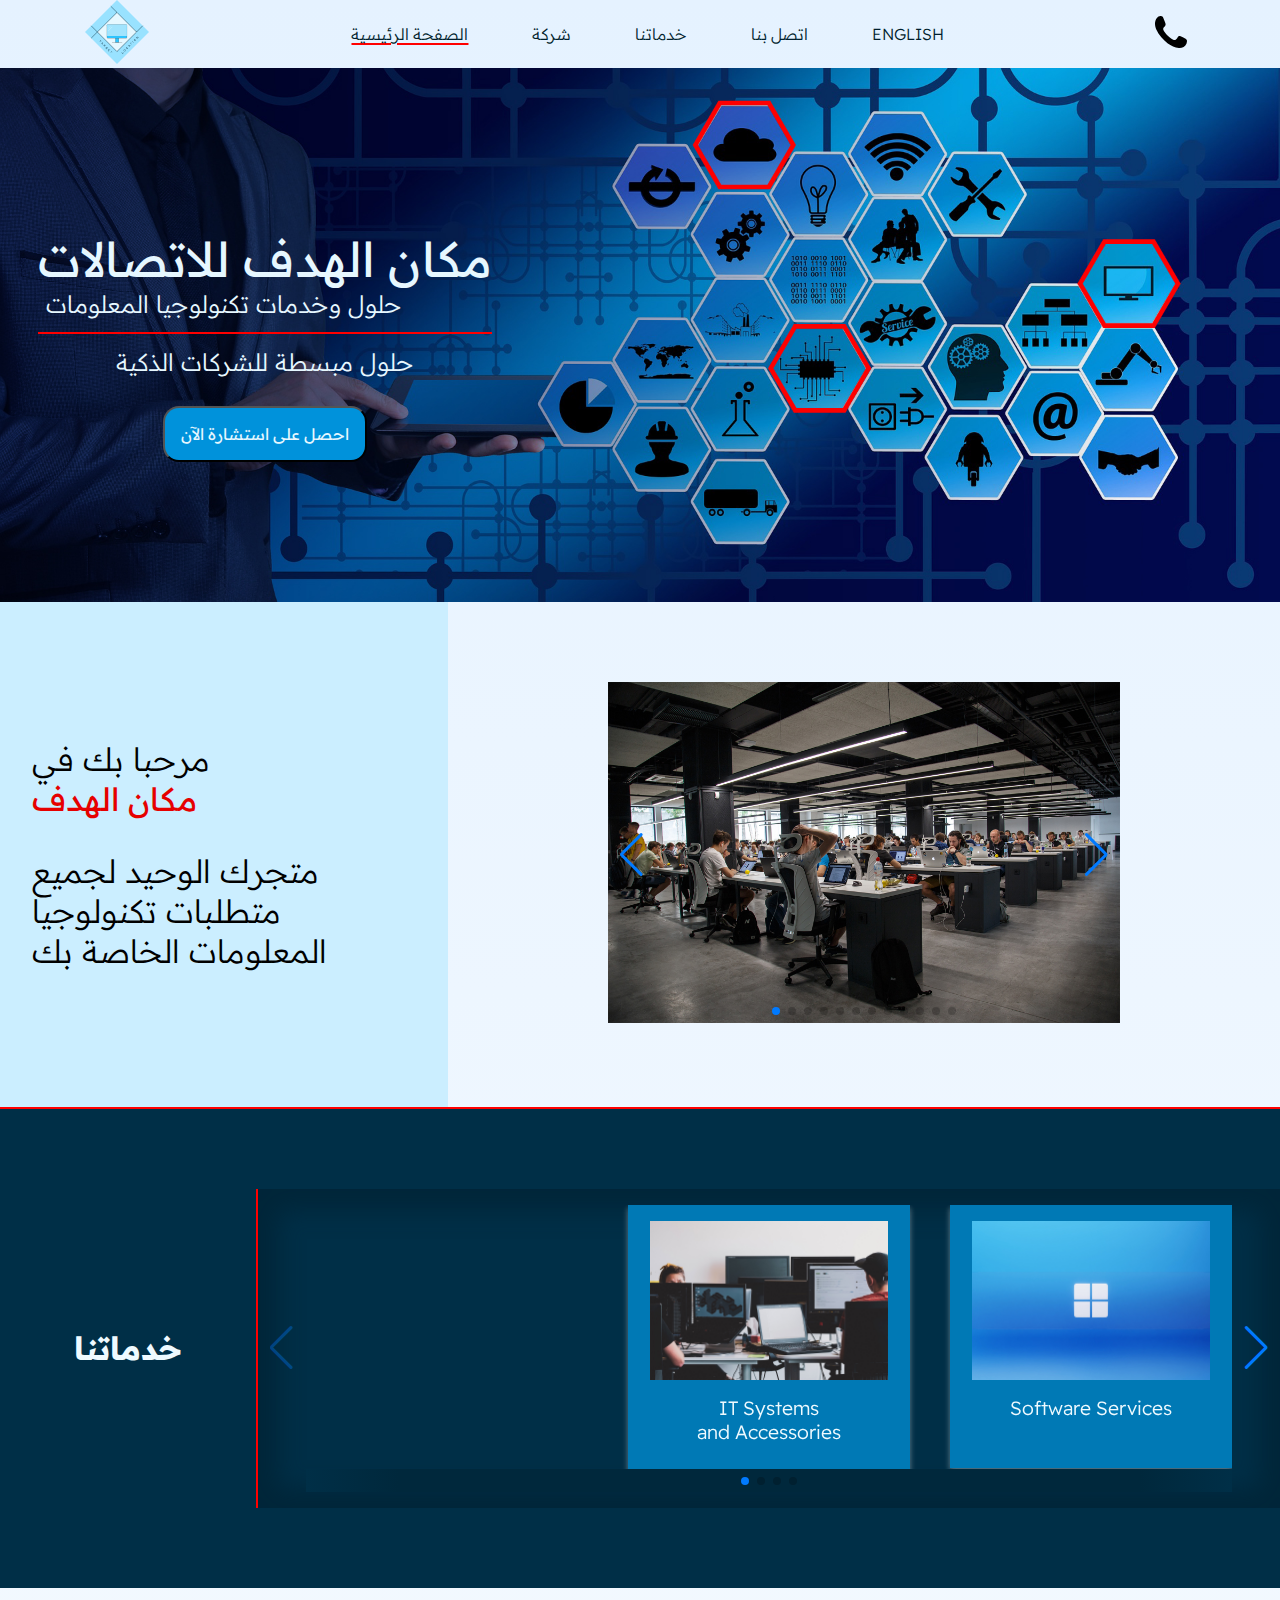
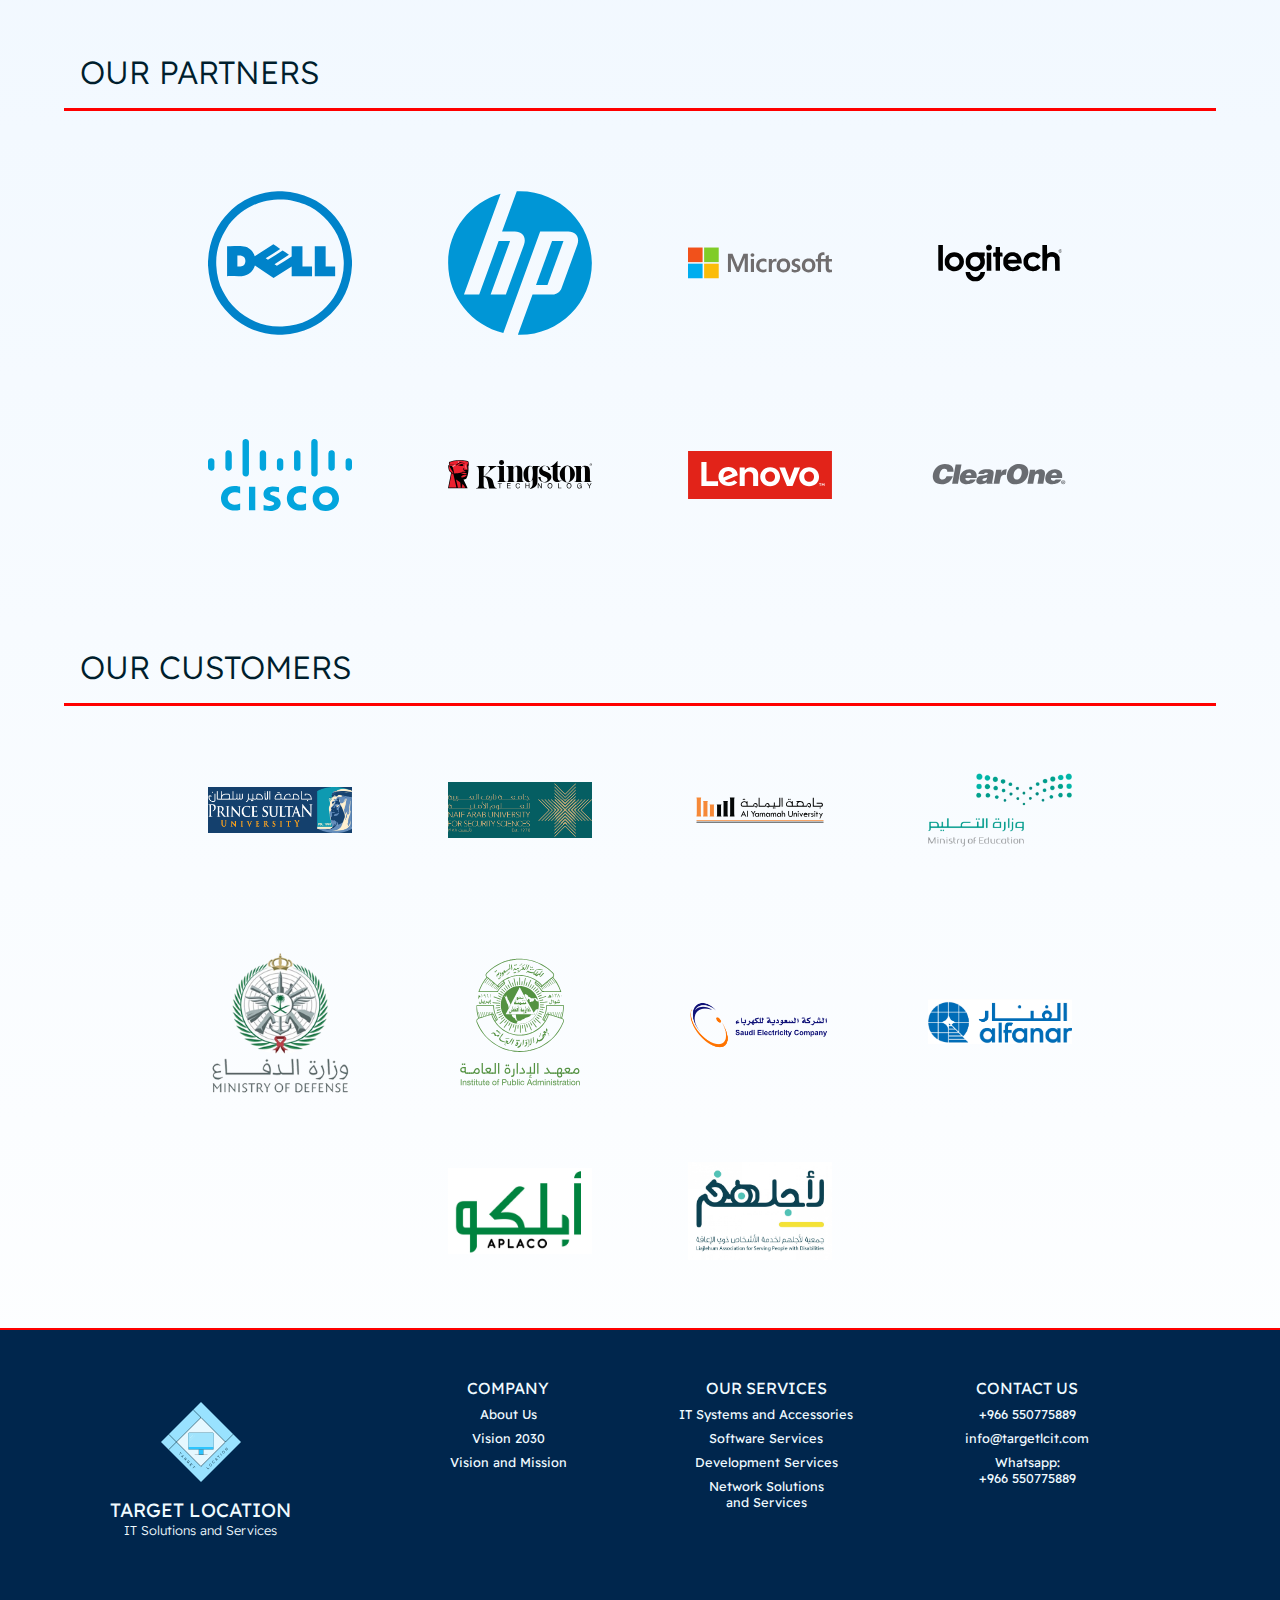
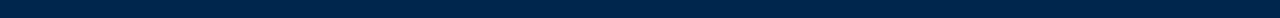
==== ar/index.html @ 791e9b1e "Arabic Start" ====
<!DOCTYPE html>
<html lang="en">
<head>
    <meta charset="UTF-8">
    <meta http-equiv="X-UA-Compatible" content="IE=edge">
    <meta name="viewport" content="width=device-width, initial-scale=1.0">
    <link rel="canonical" href="https://targetlocationit.com"/>
    <title>الصفحة الرئيسية</title>
    <link rel="icon" href="../icons/logo.svg">
    <link rel="stylesheet" href="./css/index.css">
    <link rel="stylesheet" href="./css/style.css">
    <link rel="stylesheet" href="./css/swiper-bundle.min.css">
    <link rel="stylesheet" href="./css/loader.css">
</head>
<body>
    <div class="load-container">
        <div class="loader"></div>
    </div>
    <div class="contact-box">
            <div id="contactPopup">
                <span onclick=closeContact()><img src="../icons/closeBtn.svg" alt="Close"></span>
                <p id="contactHeading">يمكنك الوصول إلينا عن طريق</p>
                <p>بريد إلكتروني:</p>
                <a href="mailto:info@targetlcit.com" target="_blank"><img src="../icons/mail.svg">  :  info@targetlcit.com</a>
                <p>اتصل:</p>
                <a href="tel:+966550775889" target="_blank"><img src="../icons/call.svg">  :<img src="../icons/saudi-arabia-flag.svg">   +٥٥٠٧٧٥٨٨٩ ٩٦٦</a>
                <p>واتس اب:</p>
                <a href="https://wa.me/+966550775889" target="_blank"><img src="../icons/whatsapp.svg">  :<img src="../icons/saudi-arabia-flag.svg">   +٥٥٠٧٧٥٨٨٩ ٩٦٦</a>
            </div>
    </div>
    <nav>
        <a href="#"><img src="../icons/logo.svg" alt="Target Location" class="logo"></a>
        <ul class="nav-list">
            <li class="nav-item active"><a href="#">الصفحة الرئيسية</a></li>
            <li class="nav-item company-nav">
                <a onclick="company()" class="company-btn">شركة</a>
                <div class="company-content">
                    <a class="company-item" href="https://targetlocationit.com/aboutus">معلومات عن مكان الهدف</a>
                    <a class="company-item" href="https://targetlocationit.com/vision2030">رؤية 2030</a>
                    <a class="company-item" href="https://targetlocationit.com/visionandmission">الرؤية والرسالة</a>
                </div>
            </li>
            <li class="nav-item"><a href="https://targetlocationit.com/ourservices">خدماتنا</a></li>
            <li class="nav-item"><a href="https://targetlocationit.com/contactus">اتصل بنا</a></li>
            <li class="nav-item"><a href="../">ENGLISH</a></li>
        </ul>
        <a onclick=nav() class="nav-icon"><img src="../icons/navbar.svg" alt=""></a>
        <a onclick=contact() class="contact"><img src="../icons/call.svg" alt="Contact Us"></a>
    </nav>
    <header>
        <img src="../img/background.jpg" alt="Background" class="background">
        <div class="title">
            <h1>مكان الهدف للاتصالات</h1>
            <h3>حلول وخدمات تكنولوجيا المعلومات</h3>
            <p>حلول مبسطة للشركات الذكية</p>
            <button onclick=contact() class="action-btn">احصل على استشارة الآن</button>
        </div>
    </header>
    <div class="container">
        <div class="section-1">
            <div class="tagline">
                <span>
                    <p>مرحبا بك في <span>مكان الهدف</span></p>
                    <p>متجرك الوحيد لجميع متطلبات تكنولوجيا المعلومات الخاصة بك</p>
                </span>
            </div>
            <div class="swiper slideshow">
                <div class="swiper-wrapper">
                    <div class="swiper-slide slides"><img src="../img/slide1.jpg" alt="Image"></div>
                    <div class="swiper-slide slides"><img src="../img/slide2.jpg" alt="Image"></div>
                    <div class="swiper-slide slides"><img src="../img/slide3.jpg" alt="Image"></div>
                    <div class="swiper-slide slides"><img src="../img/slide4.jpg" alt="Image"></div>
                    <div class="swiper-slide slides"><img src="../img/slide5.jpg" alt="Image"></div>
                    <div class="swiper-slide slides"><img src="../img/slide6.jpg" alt="Image"></div>
                    <div class="swiper-slide slides"><img src="../img/slide7.jpg" alt="Image"></div>
                    <div class="swiper-slide slides"><img src="../img/slide8.jpg" alt="Image"></div>
                    <div class="swiper-slide slides"><img src="../img/slide9.jpg" alt="Image"></div>
                    <div class="swiper-slide slides"><img src="../img/slide10.jpg" alt="Image"></div>
                    <div class="swiper-slide slides"><img src="../img/slide11.jpg" alt="Image"></div>
                    <div class="swiper-slide slides"><img src="../img/slide12.jpg" alt="Image"></div>
                </div>
                <div class="swiper-pagination"></div>
                <div class="swiper-button-prev slide-prev"></div>
                <div class="swiper-button-next slide-next"></div>
            </div>
        </div>
        <div class="section-2">
            <p>خدماتنا</p>
            <div class="slider">
                <div class="swiper services">
                    <div class="swiper-wrapper">
                        <div class="swiper-slide service">
                            <a href="https://targetlocationit.com/ourservices#ITSystems">
                                <img src="../img/itsystemhome.jpg" alt="IT Systems">
                                <p>IT Systems<br>and Accessories</p>
                            </a>
                        </div>
                        <div class="swiper-slide service">
                            <a href="https://targetlocationit.com/ourservices#Software">
                                <img src="../img/softwarehome.jpg" alt="Software Services">
                                <p>Software Services</p>
                            </a>
                        </div>
                        <div class="swiper-slide service">
                            <a href="https://targetlocationit.com/ourservices#Development">
                                <img src="../img/developmenthome.jpg" alt="Development Services">
                                <p>Development<br>Services</p>
                            </a>
                        </div>
                        <div class="swiper-slide service">
                            <a href="https://targetlocationit.com/ourservices#Network">
                                <img src="../img/networkhome.jpg" alt="Network Solutions">
                                <p>Network Solutions<br>and Services</p>
                            </a>
                        </div>
                    </div>
                    <div class="swiper-pagination"></div>
                </div>
                <div class="swiper-button-prev service-prev"></div>
                <div class="swiper-button-next service-next"></div>
            </div>
        </div>
        <div class="section-3">
            <p>OUR PARTNERS</p>
            <div class="partners-1">
                <div>
                    <a href="https://www.dell.com/"><img class="partner" src="../partners/dell.svg" alt="Dell"></a>
                    <a href="https://www.hp.com/sa-en/home.html"><img class="partner" src="../partners/hp.svg" alt="HP"></a>
                </div>
                <div>
                    <a href="https://www.microsoft.com/en-sa"><img class="partner" src="../partners/microsoft.svg" alt="Microsoft"></a>
                    <a href="https://www.logitech.com/"><img class="partner" src="../partners/logitech.svg" alt="Logitech"></a>
                </div>
            </div>
            <div class="partners-2">
                <div>
                    <a href="https://www.cisco.com/c/en_ae/index.html"><img class="partner" src="../partners/cisco.svg" alt="Cisco"></a>
                    <a href="https://www.kingston.com/en"><img class="partner" src="../partners/kingston.svg" alt="Kingston"></a>
                </div>
                <div>
                    <a href="https://www.lenovo.com/sa/en/"><img class="partner" src="../partners/lenovo.svg" alt="Lenovo"></a>
                    <a href="https://www.clearone.com/"><img class="partner" src="../partners/clearone.svg" alt="ClearOne"></a>
                </div>
            </div>
        </div>
        <div class="section-4">
            <p>OUR CUSTOMERS</p>
            <div class="customers-1">
                <div>
                    <a><img class="customer" src="../customers/princeSultanUniversity.jpg" alt="Prince Sultan University"></a>
                    <a><img class="customer" src="../customers/naifArabUniversity.jpg" alt="Naif Arab University"></a>
                </div>
                <div>
                    <a><img class="customer" src="../customers/alYamamahUniversity.svg" alt="Al Yamamah University"></a>
                    <a><img class="customer" src="../customers/ministryOfEducation.svg" alt="Ministry of Education"></a>
                </div>
            </div>
            <div class="customers-2">
                <div>
                    <a><img class="customer" src="../customers/ministryOfDefense.png" alt="Ministry of Defense"></a>
                    <a><img class="customer" src="../customers/mahadAlIdara.svg" alt="Mahad Al Idara"></a>
                </div>
                <div>
                    <a><img class="customer" src="../customers/saudiElectricityCompany.png" alt="Saudi Electricity Company"></a>
                    <a><img class="customer" src="../customers/alfanar.png" alt="Alfanar"></a>
                </div>
            </div>
            <div class="customers-3">
                <a><img class="customer" src="../customers/alpaco.jpeg" alt="Alpaco"></a>
                <a><img class="customer" src="../customers/liajlehumAssociation.jpg" alt="Liajlehum Association"></a>
            </div>
        </div>
    </div>
    <footer>
        <a href="https://targetlocationit.com">
            <div class="footer-1">
                <img src="../icons/logo.svg" alt="Target Location">
                <h4>TARGET LOCATION</h4>
                <p>IT Solutions and Services<p>
            </div>
        </a>
        <div class="footer-content">
            <div class="footer-2">
                <p>COMPANY</p>
                <a href="https://targetlocationit.com/aboutus">About Us</a>
                <a href="https://targetlocationit.com/vision2030">Vision 2030</a>
                <a href="https://targetlocationit.com/visionandmission">Vision and Mission</a>
            </div>
            <div class="footer-3">
                <a href="https://targetlocationit.com/ourservices" class="footer-link">OUR SERVICES</a>
                <div>
                    <a href="https://targetlocationit.com/ourservices#ITSystems">IT Systems and Accessories</a>
                    <a href="https://targetlocationit.com/ourservices#Software">Software Services</a>
                    <a href="https://targetlocationit.com/ourservices#Development">Development Services</a>
                    <a href="https://targetlocationit.com/ourservices#Network">Network Solutions<br>and Services</a>
                </div>
            </div>
            <div class="footer-4">
                <a href="https://targetlocationit.com/contactus" class="footer-link">CONTACT US</a>
                <a href="tel:+966550775889">+966 550775889</a>
                <a href="mailto:info@targetlcit.com">info@targetlcit.com</a>
                <a href="https://wa.me/+966550775889" target="_blank">Whatsapp: <br>+966 550775889</a>
            </div>
        </div>
    </footer>
    <script src="../js/swiper-bundle.min.js"></script>
    <script src="../js/main.js"></script>
</body>
</html>
---- ar/css/index.css ----
header {
    position: relative;
    text-align: left;
    margin-bottom: -4px;
}
.background { 
    max-width: 100%;
}
.title {
    position: absolute;
    top: 30%;
    left: 3%;
    color: #E6F7FF;
    text-align: center;
}
.title > h1 {
    font: 400 3rem 'Readex Pro';
    text-align: left;
}
.title > h3 {
    font: 300 1.5rem 'Readex Pro';
    padding: 0 0 0.8rem 0.5rem;
    border-bottom: 2px solid red;
    text-align: left;
}
.title > p {
    font: 300 1.5rem 'Readex Pro';
    padding: 0.8rem 0;
    margin-bottom: 1rem;
}
.action-btn {
    padding: 1rem;
    border-radius: 1em;
    background-color: #0092db;
    font: 400 1rem 'Readex Pro';
    color: #E6F7FF;
    cursor: pointer;
    transition: all 300ms cubic-bezier(.44,1.02,.73,.75);
}
.action-btn:hover {
    transform: scale(1.2,1.2);
    background-color: #d7f2ff;
    color: #0073ac;
}
@media (max-width: 1024px){
    .title>h1 {
        font-size: 2.3rem;
    }
    .title>h3 {
        font-size: 1rem;
    }
    .title>p {
        font-size: 1rem;
    }
}
@media (max-width: 600px){
    .background{
        width: 100%;
        height: 50vh;
        overflow: hidden;
        object-fit:cover
    }
    .title {
        top: 25%;
    }
    .title>h1 {
        font-size: 2.5rem;
    }
    .title>h3 {
        font-size: 1.2rem;
    }
    .title>p {
        font-size: 1.2rem;
    }
    .action-btn {
        font-size: 1.2rem;
        padding: 1.2rem;
    }
}


.section-1{
    display: flex;
}
.tagline {
    width: 35vw;
    background-color: #CBEEFF;
    display: flex;
    flex-direction: column;
    justify-content: center;
    align-items: center;
    padding: 1rem;
}
.tagline > span > p {
    padding: 1rem;
    font: 300 2rem 'Readex Pro';
}
.tagline > span span {
    color: #E60000;
    font-weight: 400;
    display: block;
}
.slideshow {
    margin: 5rem;
    width: fit-content;
    max-width: 40vw;
}
.slides > img {
    width: 100%;
}
@media (max-width: 680px){
    .tagline > span > p {
        font-size: 1.8rem;
    }
    .slideshow {
        max-width: 50vw;
    }
}
@media (max-width: 600px){
    .section-1 {
        flex-direction: column;
    }
    .tagline > span span {
        display: inline;
    }
    .tagline {
        padding: 2rem;
    }
    .tagline, .tagline>span{
        width: 100%;
    }
    .slideshow {
        max-width: 80vw;
    }
}

.section-2 {
    background: #002F47;
    display: flex;
    justify-content: space-between;
    align-items: center;
    border-top: 2px solid red;
    padding: 5rem 0;
}
.section-2 > p {
    font: 700 2rem 'Readex Pro';
    color: #EFFAFF;
    margin: auto;
}
.slider {
    position: relative;
    width: 80vw;
    padding: 1rem 3rem;
    height: max-content;
    border-left: 2px solid red;
    box-shadow: inset 0px 1px 25px 20px rgba(0,34,51,0.7);
    
}
.services {
    height: 100%;
}
.services > .swiper-pagination {
    transform: translateY(10px);
    padding-bottom: 5px;
    background: linear-gradient(90deg, #002F47 0%, #00283c 10%, #00283c 90%, #002F47 100%);
}
.service {
    text-align: center;
    font: 300 1.2rem 'Readex Pro';
    background: #0079B5;
    display: flex;
    justify-content: center;
    align-items: center;
    width: 18rem;
    padding: 1rem;
    padding-bottom: 3rem;
    box-shadow: rgba(255, 255, 255, 0.16) 0px 3px 6px, rgba(255, 255, 255, 0.23) 0px 3px 6px;
    transition: all 300ms ease-in-out;
}
.service > a {
    text-decoration: none;
    color: #EFFAFF;
}
.service > a >img {
    display: block;
    width: 95%;
    text-align: center;
    padding-bottom: 1rem;
    margin: 0 auto;
    object-fit: cover;
    transition: all 200ms ease-in-out;
}
.service:hover {
    background: #0091d9;
}
.service:hover img {
    width: 100%;
}
@media (max-width: 600px){
    .section-2 {
        flex-direction: column;
        justify-content:space-evenly;
    }
    .section-2 > p {
        margin-left: 2rem;
        padding-bottom: 2rem;
    }
    .slider {
        border-right: 2px solid red;
        width: 90vw;
    }
    .service:hover img {
        width: 95%;
    }
}


.section-3 > p, .section-4 > p {
    margin: 3rem 4rem;
    padding: 1rem;
    font: 300 2rem 'Readex Pro';
    color: #001e2d;
    border-bottom: 3px solid red;
}
.partners-1, .partners-2, .customers-1, .customers-2, .customers-3{
    display: flex;
    justify-content: center;
    align-items: center;
    padding: 0 4rem;
}
.customers-3 {
    margin: 2rem 0;
}
.partners-1>div, .partners-2>div, .customers-1>div, .customers-2>div {
    display: flex;
    justify-content: space-between;
    align-items: center;
    margin: 2rem 0;
}
.partner, .customer {
    width: 9rem;
    margin: 0 3rem;
}
.section-4 > p {
    margin-bottom: 0;
}
.section-4{
    margin-bottom: 4rem;
}
@media (max-width: 1024px){
    .partners-1, .partners-2, .customers-1, .customers-2, .customers-3{
        flex-wrap: wrap;
    }
    .partner, .customer {
        margin: 0 2rem;
    }
}
@media (max-width: 850px){
    .partner, .customer {
        width: 8rem;
    }
}
---- ar/css/style.css ----
@import url('https://fonts.googleapis.com/css2?family=Readex+Pro:wght@300;400;500&family=Work+Sans:wght@200;300;400&display=swap');


@media (max-width: 1024px){
    html {
        font-size: 14px;
    }
}
@media (max-width: 785px){
    html {
        font-size: 12px;
    }
}
@media (max-width: 680px){
    html {
        font-size: 11px;
    }
}
@media (max-width: 480px){
    html {
        font-size: 10px;
    }
}
@media (max-width: 380px){
    html {
        font-size: 9px;
    }
}
@media (max-width: 300px){
    html {
        font-size: 8px;
    }
}

* {
    padding: 0;
    margin: 0;
    box-sizing: border-box;
    font-family: 'Readex Pro';
}

body {
    background: linear-gradient(180deg, rgba(229,242,255,1) 0%, rgba(255,255,255,1) 100%);
}


nav {
    display: flex;
    justify-content: space-around;
    align-items: center;
    font: 300 1rem 'Readex Pro'  ;
    position: relative;
}
.nav-list {
    list-style: none;
    display: flex;
    width: max-content;
    justify-content: space-between;
    align-items: center;
    overflow: hidden;
    padding: 1rem 0;

}
.nav-icon {
	display: none;
    padding: 0.7rem;
}
.nav-icon>img {
    width: 2rem;
}
.nav-item {
    margin: 0.5rem 0;
}
.nav-item > a{
    padding: 1rem 2rem;
    margin: 1rem 0;
    height: min-content;
    cursor: pointer;
    text-decoration: none;
    color: #001e2d;
    transition: all 200ms ease-in-out;
}
.nav-item > a:hover {
    text-decoration: underline red 2px;
    text-underline-offset: 3px;
}
.logo {
    max-width: 4rem;
}
.contact {
    margin: auto 0;
    cursor: pointer;
    transition: all 300ms ease-in-out;
    padding: 0.5rem;
    border-radius: 50%;
}
.contact > img{
    max-width: 2rem;
}
.contact:hover {
    transform: scale(1.2,1.2) rotate(10deg);
    background-color: #00aaff7e;
}
.company-nav {
    height: min-content;
}
.company-content {
    display: flex;
    opacity: 0;
    height: 0;
    flex-direction: column;
    align-items: center;
    text-align: center;
    background: linear-gradient(180deg, rgba(229,242,255,1) 0%, rgba(255,255,255,1) 100%);
    position: absolute;
    z-index: 100;
    border-radius: 5px;
    transition: all 200ms linear;
}
.company-item {
    padding: 1rem 1.5rem;
    display: none;
    color: #001e2d;
    width: 100%;
    text-decoration: none;
    transition: all 200ms ease-in-out;
}
.company-item:hover {
    text-decoration: underline red 1px;
    text-underline-offset: 3px;
    background-color: rgba(0,0,0,0.1);
}
.company-item:first-child {
    margin-top: 1rem;
}
.company-nav:hover .company-content{
    opacity: 1;
    height: max-content;
}
.company-nav:hover .company-item {
    display: block;
}
.company-nav:hover > a {
    text-decoration: underline red 2px;
    text-underline-offset: 3px;
}
.active >a {
    text-decoration: underline red 2px;
    text-underline-offset: 3px;
}
@media screen and (max-width: 550px) {
    nav {
        font-size: 1.5rem;
    }
    .nav-list{
        opacity: 0;
        position: absolute;
        height: 0;
        padding-top: 2rem;
        top: 70%;
        z-index: 100;
        flex-direction: column;
        background: linear-gradient(180deg, rgba(229,242,255,1) 0%, rgba(255,255,255,1) 100%);
        border-radius: 5px;
        transition: all 200ms ease-in-out;
	}
    .company-content {
        position: unset;
        background: #e4f0fc;
    }
    .nav-item {
        display: none;
        padding: 1rem 2rem;
    }
    .logo {
        max-width: 5rem;
    }
    .nav-icon>img {
        width: 4rem;
    }
	.nav-icon  {
		display: block;
        margin: auto 0;
	}
    .company-nav:hover .company-content{
        opacity: unset;
        height: unset;
    }
    .company-nav:hover .company-item {
        display: unset;
    }
    .contact > img{
        max-width: 2.5rem;
    }
}


footer {
    display: flex;
    justify-content: space-evenly;
    border-top: 2px solid red;
    padding: 3rem;
    background-color: #00264D;
    color: #EFFAFF;
}
footer a {
    padding-top: 0.5rem;
    text-decoration: none;
    color: #EFFAFF;
    font-size: 0.8rem;
    transition: all 200ms ease-in-out;
}
footer a:hover {
    color: #bcc5c9;
}
.footer-content {
    display: flex;
    justify-content: space-evenly;
    width: 65vw;
}
@media (max-width: 680px){
    footer {
        flex-direction: column;
    }
    footer>a {
        margin: 0 auto;
        margin-bottom: 1rem;
    }
    .footer-content {
        width: 100%;
    }
    .footer-content > div{
        width: 33vw;
    }
}
@media (max-width: 500px){
    footer {
        padding-left: 1.5rem;
        padding-right: 1.5rem;
    }
}
.footer-1 , .footer-2, .footer-3, .footer-4{
    display: flex;
    flex-direction: column;
    justify-content: space-between;
    align-items: center;
    text-align: center;
    height: min-content;
    padding: 0 1rem;
    margin-bottom: 2rem;
}
.footer-1 > img{
    width: 5rem;
    margin: 1rem;
}
.footer-1 > h4 {
    font: 400 1.2rem 'Readex Pro';
    color: #EFFAFF;
}
.footer-1 > p {
    font: 300 0.8rem 'Readex Pro';
    color: #EFFAFF;
    
}
.footer-3 > div {
    display: flex;
    flex-direction: column;
    justify-content: space-evenly;
    align-items: center;
}
.footer-link {
    display: block;
    padding: 0;
    font: 400 1rem 'Readex Pro';
    color: #EFFAFF;
    
}


.contact-box {
    display: none;
    justify-content: center;
    align-items: center;
    position: fixed;
    top: 0;
    height: 100vh;
    width: 100vw;
    background-color: rgba(0, 0, 0, 0.8);
    z-index: 10;
}
#contactPopup {
    padding: 2em 1em;
    display: flex;
    flex-direction: column;
    position: relative;
    height: min-content;
    width: max-content;
    font: 400 1.5rem 'Readex Pro';
    background-color: rgba(255, 255, 255, 0.9);
    box-shadow: 0 0 10em black;
}
#contactPopup>span {
    position: absolute;
    right: 0.3em;
    top: 0.3em;
}
#contactPopup>span>img{
    padding: 0.5em;
    width: 2.1em;
    border-radius: 50%;
    transition: all 100ms ease-in-out;
}
#contactPopup>span>img:hover{
    cursor: pointer;
    background-color: rgba(0, 0, 0, 0.3);
}
#contactPopup>p {
    padding: 1.5rem;
}
#contactPopup>a {
    margin: 0 1em;
    padding: 0.5em;
    display: flex;
    align-items: center;
    font-size: 1.2rem;
    color: rgba(0, 0, 0, 0.9);
    text-decoration: none;
}
#contactPopup img {
    margin: 0.2rem;
    width: 1.5rem;
}

#contactHeading {
    padding: 0 1em;
    font: 300 2rem 'Readex Pro';
    text-align: center;
    border-bottom: 1px solid black;
}
---- ar/css/loader.css ----
.load-container {
  width: 100vw;
  height: 100vh;
  margin: 0;
  background-color: #2CC4FE;
  display: flex;
  justify-content: center;
  align-items: center;
  align-content: center;
}

.loader {
  width: 8vmax;
  height: 8vmax;
  border-right: 4px solid #ffffff;
  border-radius: 100%;
  -webkit-animation: spinRight 800ms linear infinite;
          animation: spinRight 800ms linear infinite;
}
.loader:before, .loader:after {
  content: "";
  width: 6vmax;
  height: 6vmax;
  display: block;
  position: absolute;
  top: calc(50% - 3vmax);
  left: calc(50% - 3vmax);
  border-left: 3px solid #ffffff;
  border-radius: 100%;
  -webkit-animation: spinLeft 800ms linear infinite;
          animation: spinLeft 800ms linear infinite;
}
.loader:after {
  width: 4vmax;
  height: 4vmax;
  top: calc(50% - 2vmax);
  left: calc(50% - 2vmax);
  border: 0;
  border-right: 2px solid #ffffff;
  -webkit-animation: none;
          animation: none;
}

@-webkit-keyframes spinLeft {
  from {
    transform: rotate(0deg);
  }
  to {
    transform: rotate(720deg);
  }
}

@keyframes spinLeft {
  from {
    transform: rotate(0deg);
  }
  to {
    transform: rotate(720deg);
  }
}
@-webkit-keyframes spinRight {
  from {
    transform: rotate(360deg);
  }
  to {
    transform: rotate(0deg);
  }
}
@keyframes spinRight {
  from {
    transform: rotate(360deg);
  }
  to {
    transform: rotate(0deg);
  }
}
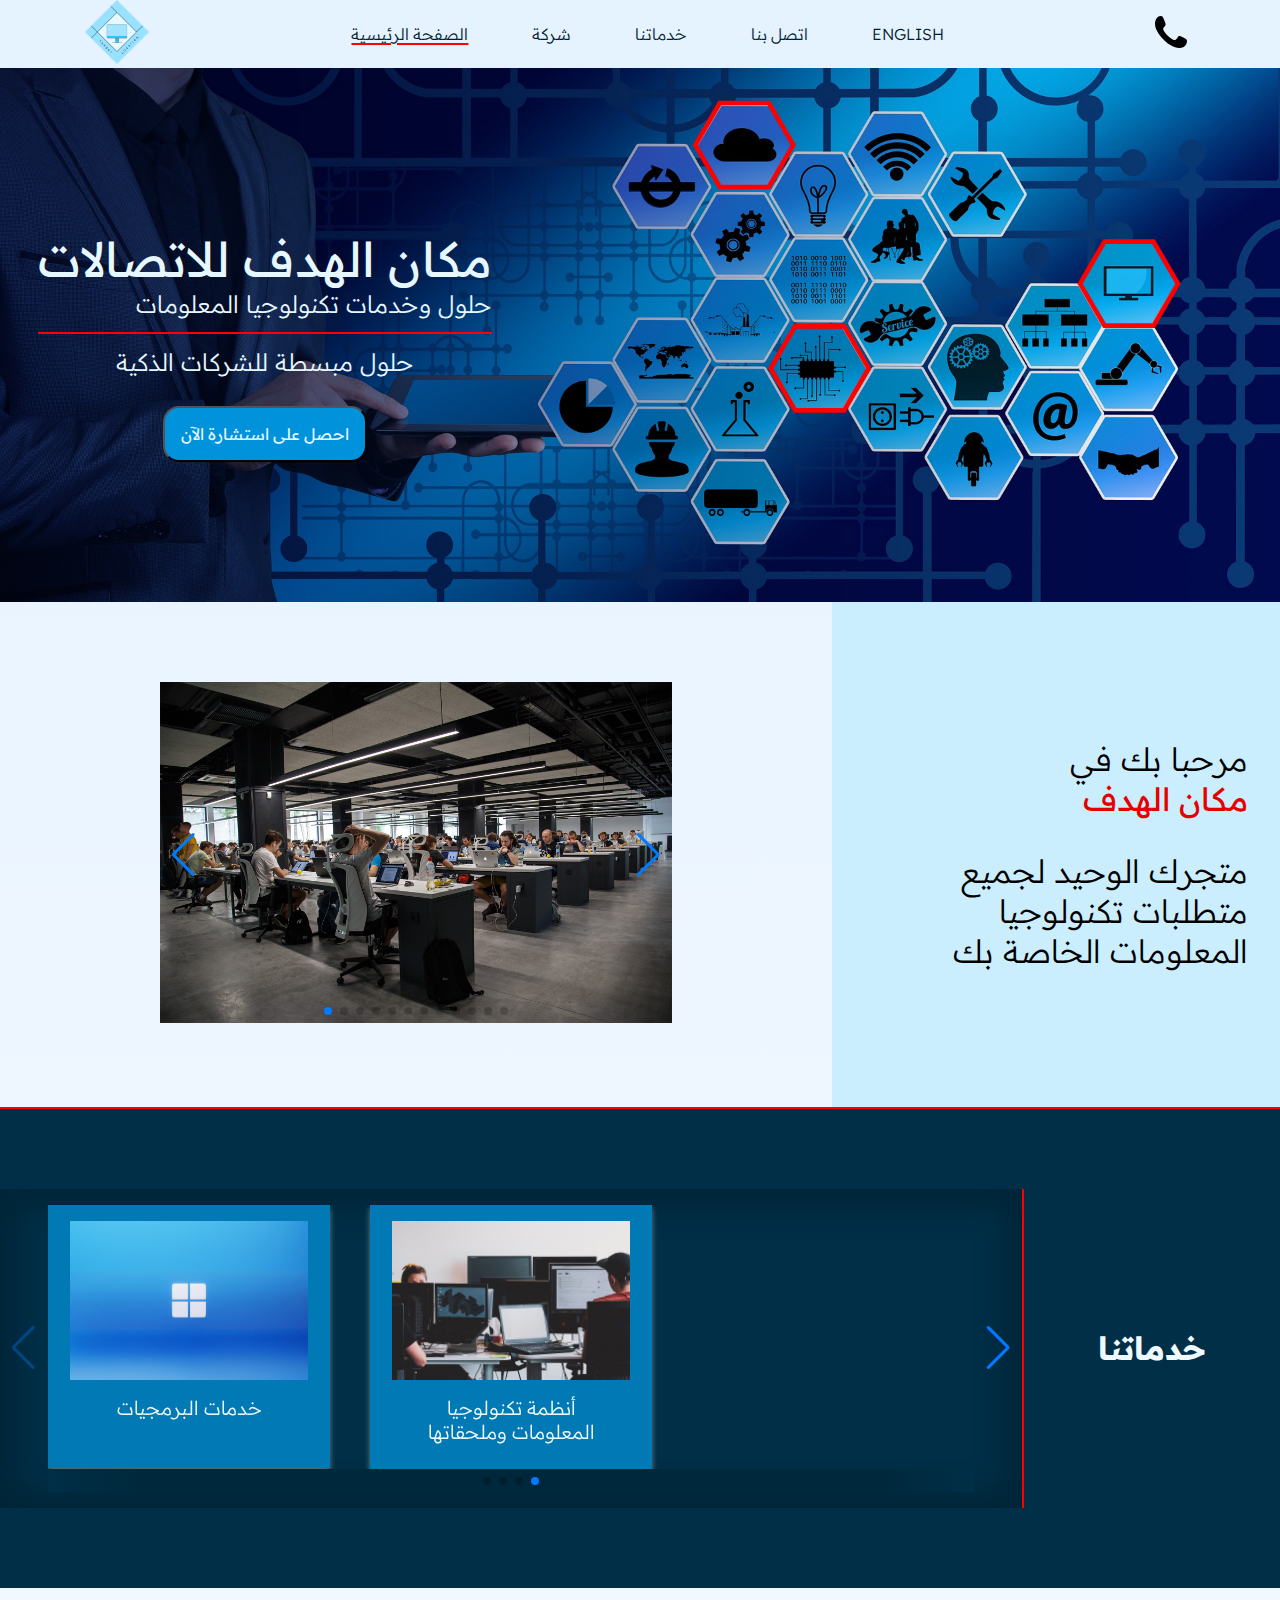
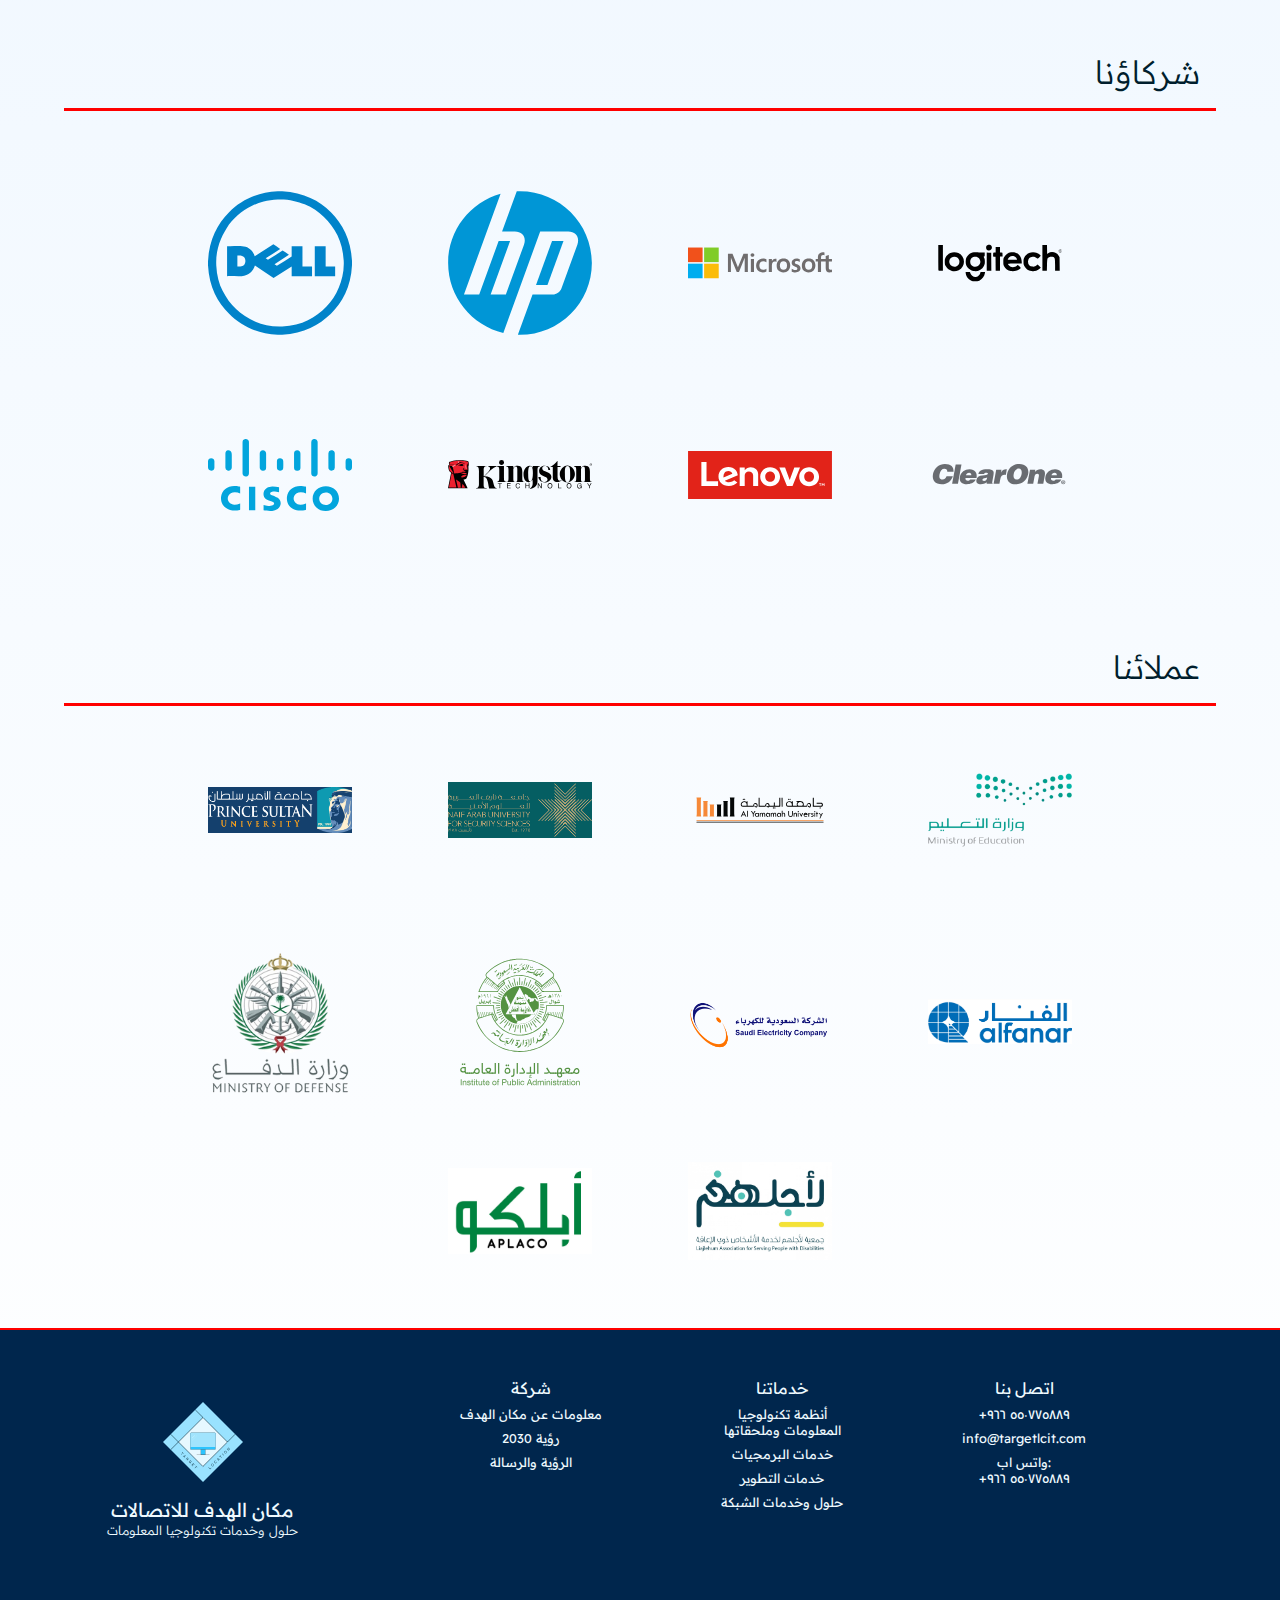
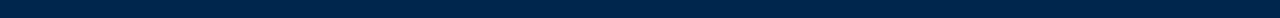
==== commit 826e03df: "Arabic v2" ====
--- a/ar/index.html
+++ b/ar/index.html
@@ -58,12 +58,6 @@
     </header>
     <div class="container">
         <div class="section-1">
-            <div class="tagline">
-                <span>
-                    <p>مرحبا بك في <span>مكان الهدف</span></p>
-                    <p>متجرك الوحيد لجميع متطلبات تكنولوجيا المعلومات الخاصة بك</p>
-                </span>
-            </div>
             <div class="swiper slideshow">
                 <div class="swiper-wrapper">
                     <div class="swiper-slide slides"><img src="../img/slide1.jpg" alt="Image"></div>
@@ -83,34 +77,39 @@
                 <div class="swiper-button-prev slide-prev"></div>
                 <div class="swiper-button-next slide-next"></div>
             </div>
+            <div class="tagline">
+                <span>
+                    <p>مرحبا بك في <span>مكان الهدف</span></p>
+                    <p>متجرك الوحيد لجميع متطلبات تكنولوجيا المعلومات الخاصة بك</p>
+                </span>
+            </div>
         </div>
         <div class="section-2">
-            <p>خدماتنا</p>
             <div class="slider">
-                <div class="swiper services">
+                <div class="swiper services" dir="rtl">
                     <div class="swiper-wrapper">
                         <div class="swiper-slide service">
                             <a href="https://targetlocationit.com/ourservices#ITSystems">
                                 <img src="../img/itsystemhome.jpg" alt="IT Systems">
-                                <p>IT Systems<br>and Accessories</p>
+                                <p>أنظمة تكنولوجيا <br>المعلومات وملحقاتها</p>
                             </a>
                         </div>
                         <div class="swiper-slide service">
                             <a href="https://targetlocationit.com/ourservices#Software">
                                 <img src="../img/softwarehome.jpg" alt="Software Services">
-                                <p>Software Services</p>
+                                <p>خدمات البرمجيات</p>
                             </a>
                         </div>
                         <div class="swiper-slide service">
                             <a href="https://targetlocationit.com/ourservices#Development">
                                 <img src="../img/developmenthome.jpg" alt="Development Services">
-                                <p>Development<br>Services</p>
+                                <p>خدمات التطوير</p>
                             </a>
                         </div>
                         <div class="swiper-slide service">
                             <a href="https://targetlocationit.com/ourservices#Network">
                                 <img src="../img/networkhome.jpg" alt="Network Solutions">
-                                <p>Network Solutions<br>and Services</p>
+                                <p>حلول وخدمات الشبكة</p>
                             </a>
                         </div>
                     </div>
@@ -119,9 +118,10 @@
                 <div class="swiper-button-prev service-prev"></div>
                 <div class="swiper-button-next service-next"></div>
             </div>
+            <p>خدماتنا</p>
         </div>
         <div class="section-3">
-            <p>OUR PARTNERS</p>
+            <p>شركاؤنا</p>
             <div class="partners-1">
                 <div>
                     <a href="https://www.dell.com/"><img class="partner" src="../partners/dell.svg" alt="Dell"></a>
@@ -144,7 +144,7 @@
             </div>
         </div>
         <div class="section-4">
-            <p>OUR CUSTOMERS</p>
+            <p>عملائنا</p>
             <div class="customers-1">
                 <div>
                     <a><img class="customer" src="../customers/princeSultanUniversity.jpg" alt="Prince Sultan University"></a>
@@ -175,31 +175,31 @@
         <a href="https://targetlocationit.com">
             <div class="footer-1">
                 <img src="../icons/logo.svg" alt="Target Location">
-                <h4>TARGET LOCATION</h4>
-                <p>IT Solutions and Services<p>
+                <h4>مكان الهدف للاتصالات</h4>
+                <p>حلول وخدمات تكنولوجيا المعلومات<p>
             </div>
         </a>
         <div class="footer-content">
             <div class="footer-2">
-                <p>COMPANY</p>
-                <a href="https://targetlocationit.com/aboutus">About Us</a>
-                <a href="https://targetlocationit.com/vision2030">Vision 2030</a>
-                <a href="https://targetlocationit.com/visionandmission">Vision and Mission</a>
+                <p>شركة</p>
+                <a href="https://targetlocationit.com/aboutus">معلومات عن مكان الهدف </a>
+                <a href="https://targetlocationit.com/vision2030">رؤية 2030</a>
+                <a href="https://targetlocationit.com/visionandmission">الرؤية والرسالة</a>
             </div>
             <div class="footer-3">
-                <a href="https://targetlocationit.com/ourservices" class="footer-link">OUR SERVICES</a>
-                <div>
-                    <a href="https://targetlocationit.com/ourservices#ITSystems">IT Systems and Accessories</a>
-                    <a href="https://targetlocationit.com/ourservices#Software">Software Services</a>
-                    <a href="https://targetlocationit.com/ourservices#Development">Development Services</a>
-                    <a href="https://targetlocationit.com/ourservices#Network">Network Solutions<br>and Services</a>
+                <a href="https://targetlocationit.com/ourservices" class="footer-link">خدماتنا</a>
+                <div>
+                    <a href="https://targetlocationit.com/ourservices#ITSystems">أنظمة تكنولوجيا <br>المعلومات وملحقاتها</a>
+                    <a href="https://targetlocationit.com/ourservices#Software">خدمات البرمجيات</a>
+                    <a href="https://targetlocationit.com/ourservices#Development">خدمات التطوير</a>
+                    <a href="https://targetlocationit.com/ourservices#Network">حلول وخدمات الشبكة</a>
                 </div>
             </div>
             <div class="footer-4">
-                <a href="https://targetlocationit.com/contactus" class="footer-link">CONTACT US</a>
-                <a href="tel:+966550775889">+966 550775889</a>
+                <a href="https://targetlocationit.com/contactus" class="footer-link">اتصل بنا</a>
+                <a href="tel:+966550775889">+٥٥٠٧٧٥٨٨٩ ٩٦٦</a>
                 <a href="mailto:info@targetlcit.com">info@targetlcit.com</a>
-                <a href="https://wa.me/+966550775889" target="_blank">Whatsapp: <br>+966 550775889</a>
+                <a href="https://wa.me/+966550775889" target="_blank">واتس اب: <br>+٥٥٠٧٧٥٨٨٩ ٩٦٦</a>
             </div>
         </div>
     </footer>
--- a/ar/css/index.css
+++ b/ar/css/index.css
@@ -15,13 +15,13 @@
 }
 .title > h1 {
     font: 400 3rem 'Readex Pro';
-    text-align: left;
+    text-align: right;
 }
 .title > h3 {
     font: 300 1.5rem 'Readex Pro';
     padding: 0 0 0.8rem 0.5rem;
     border-bottom: 2px solid red;
-    text-align: left;
+    text-align: right;
 }
 .title > p {
     font: 300 1.5rem 'Readex Pro';
@@ -90,6 +90,7 @@
     justify-content: center;
     align-items: center;
     padding: 1rem;
+    text-align: right;
 }
 .tagline > span > p {
     padding: 1rem;
@@ -152,7 +153,7 @@
     width: 80vw;
     padding: 1rem 3rem;
     height: max-content;
-    border-left: 2px solid red;
+    border-right: 2px solid red;
     box-shadow: inset 0px 1px 25px 20px rgba(0,34,51,0.7);
     
 }
@@ -221,6 +222,7 @@
     font: 300 2rem 'Readex Pro';
     color: #001e2d;
     border-bottom: 3px solid red;
+    text-align: right;
 }
 .partners-1, .partners-2, .customers-1, .customers-2, .customers-3{
     display: flex;
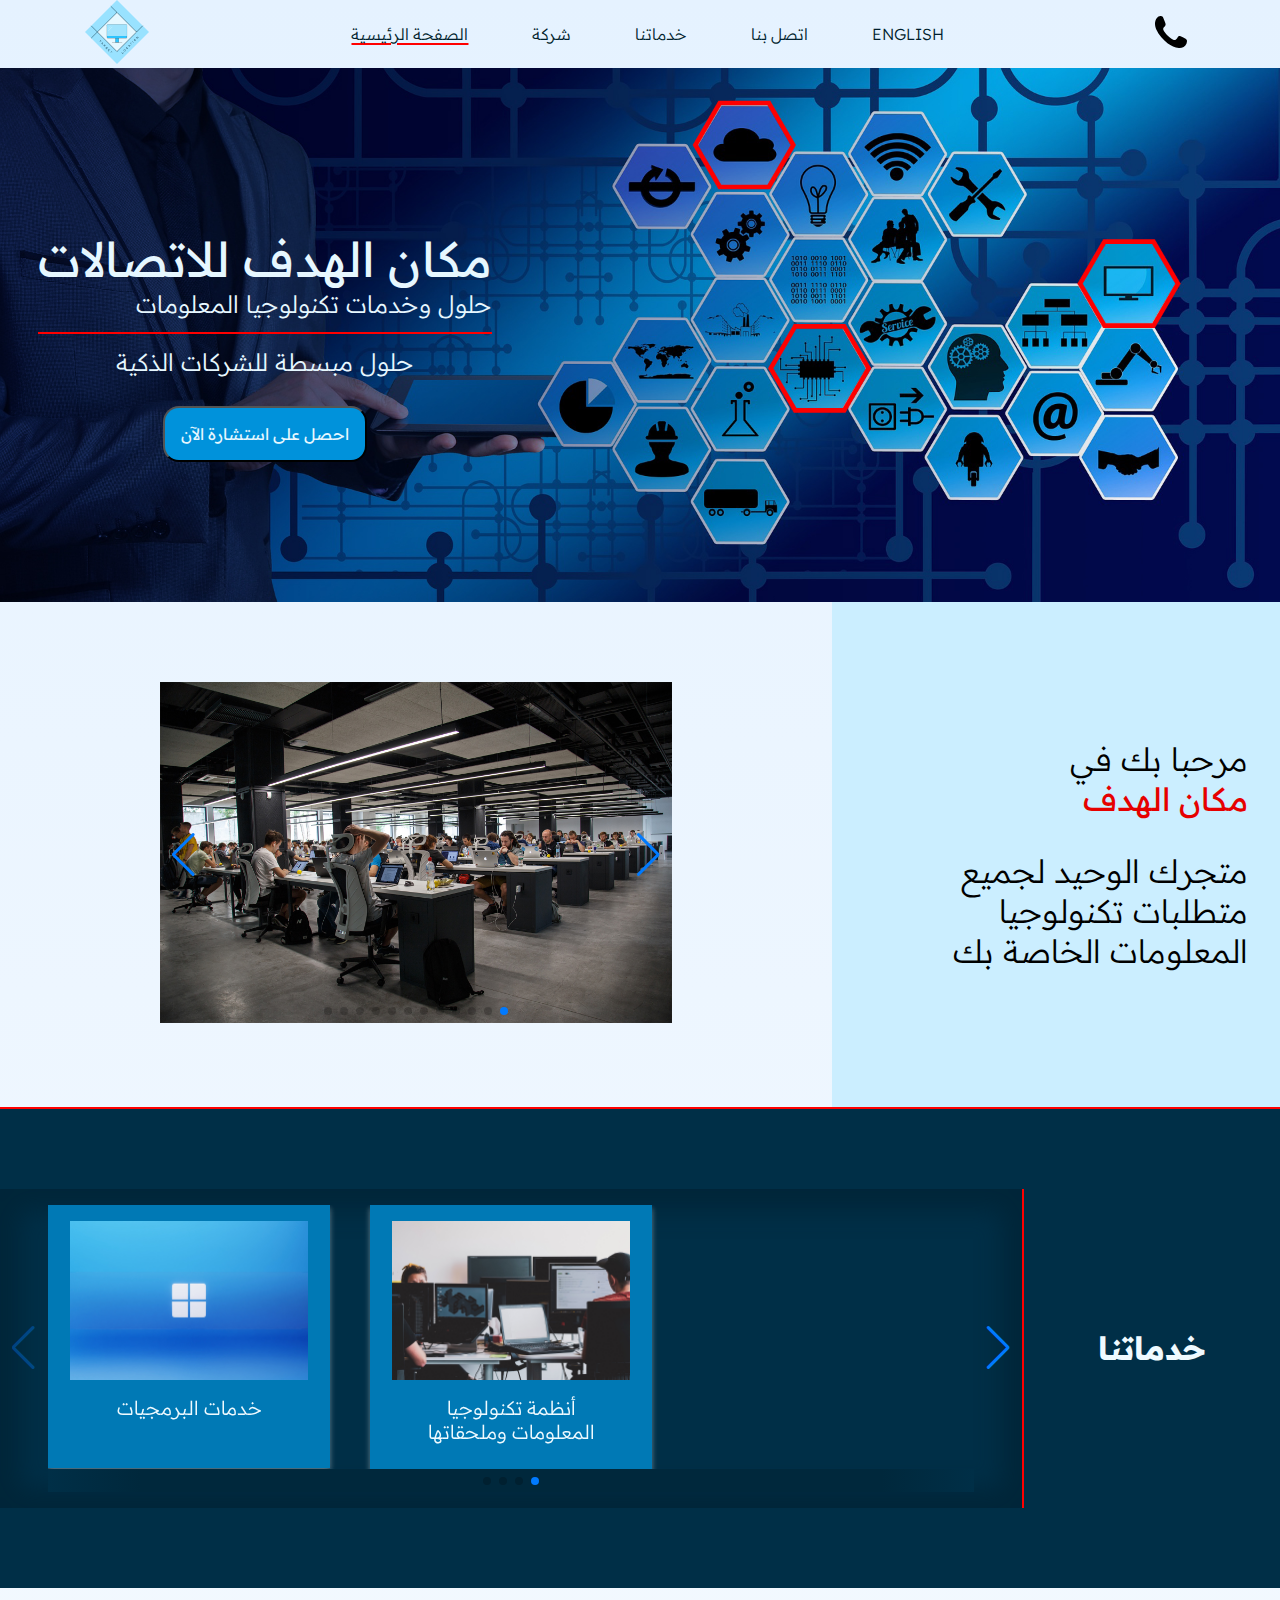
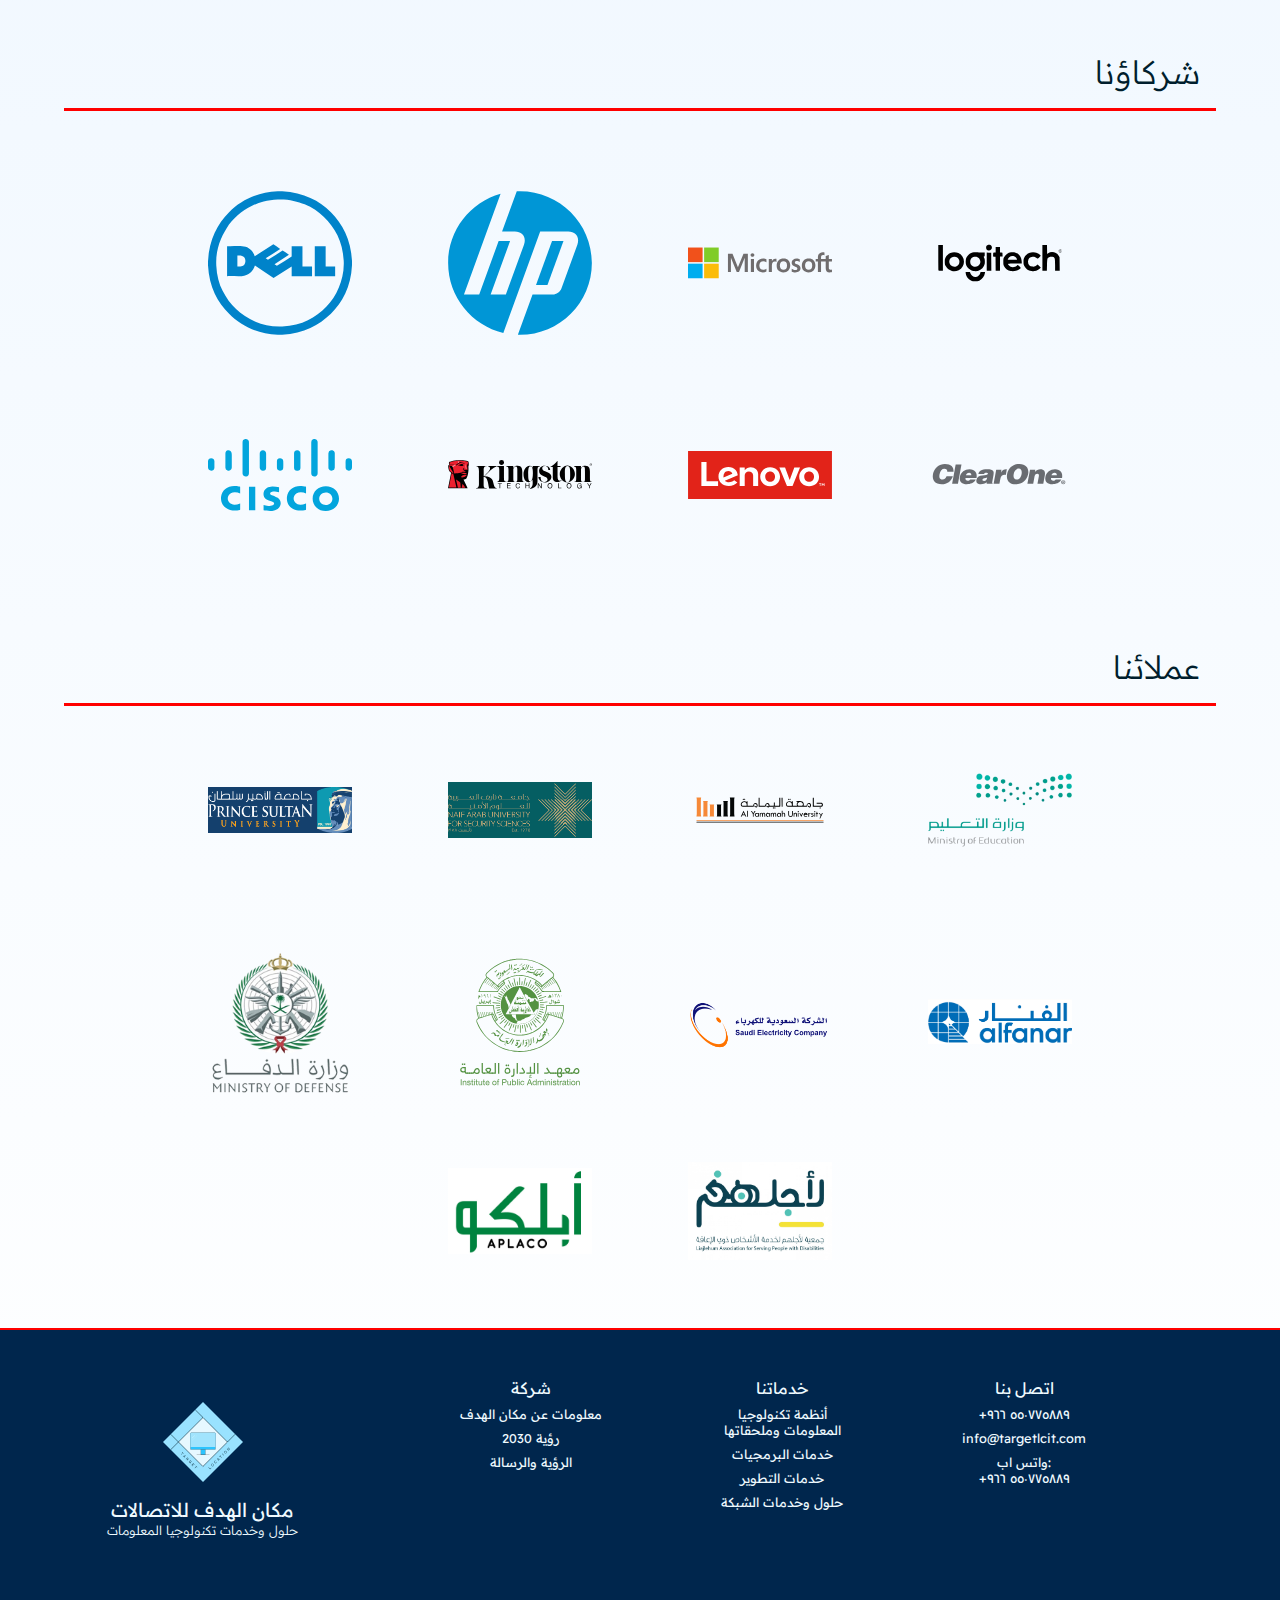
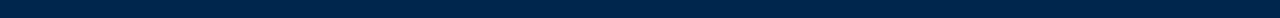
==== commit b4b01eeb: "Arabic v2.1.1" ====
--- a/ar/index.html
+++ b/ar/index.html
@@ -58,7 +58,7 @@
     </header>
     <div class="container">
         <div class="section-1">
-            <div class="swiper slideshow">
+            <div class="swiper slideshow" dir="rtl">
                 <div class="swiper-wrapper">
                     <div class="swiper-slide slides"><img src="../img/slide1.jpg" alt="Image"></div>
                     <div class="swiper-slide slides"><img src="../img/slide2.jpg" alt="Image"></div>
--- a/ar/css/index.css
+++ b/ar/css/index.css
@@ -119,7 +119,7 @@
 }
 @media (max-width: 600px){
     .section-1 {
-        flex-direction: column;
+        flex-direction: column-reverse;
     }
     .tagline > span span {
         display: inline;
@@ -199,7 +199,7 @@
 }
 @media (max-width: 600px){
     .section-2 {
-        flex-direction: column;
+        flex-direction: column-reverse;
         justify-content:space-evenly;
     }
     .section-2 > p {
